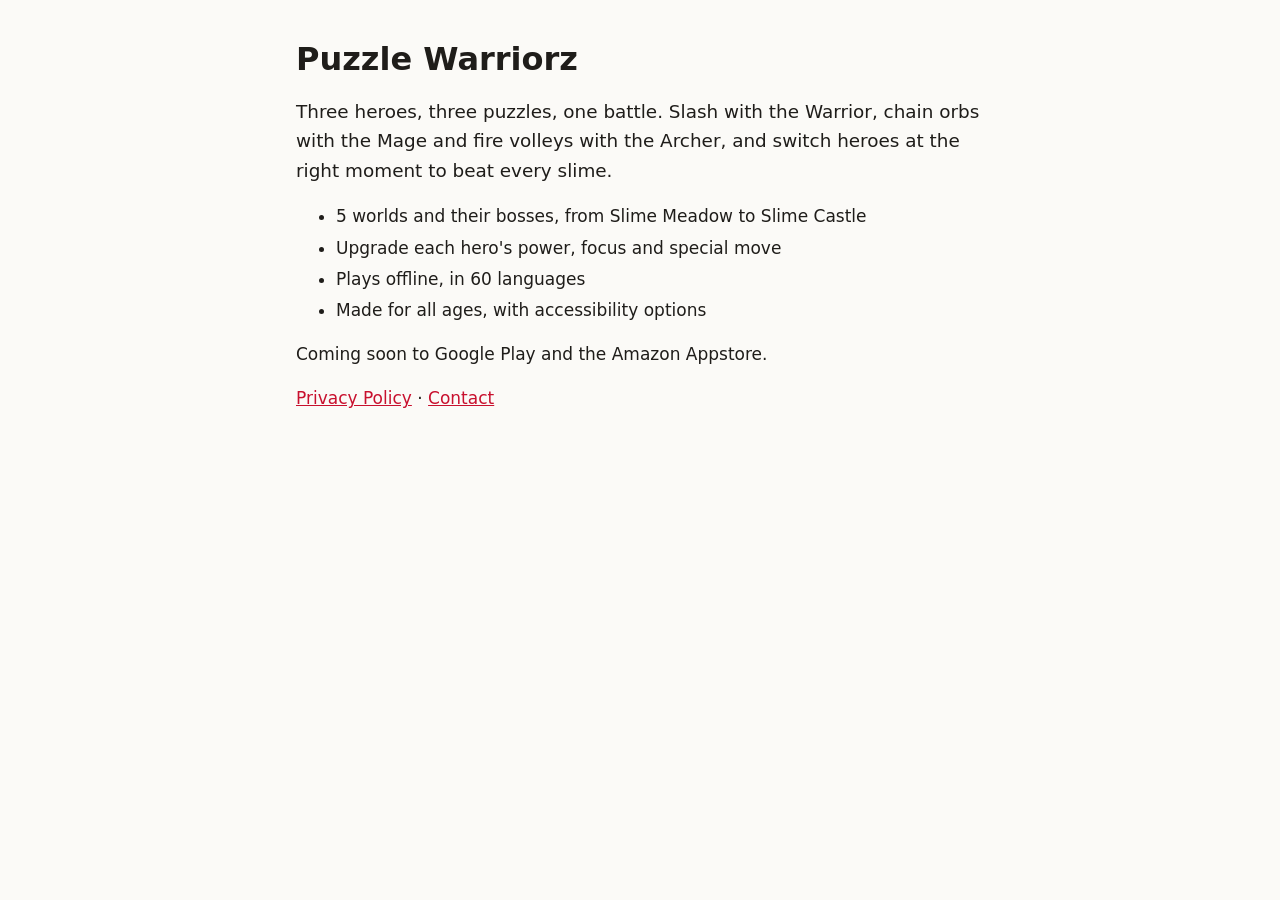
==== index.html @ a775af3b "Add Puzzle Warriorz support site: home, privacy policy and app-ads.txt Co-Authored-By: Claude Opus 5" ====
<!doctype html>
<html lang="en">
<head>
<meta charset="utf-8">
<meta name="viewport" content="width=device-width, initial-scale=1">
<title>Puzzle Warriorz</title>
<link rel="stylesheet" href="style.css">
</head>
<body>
<main>
<h1>Puzzle Warriorz</h1>
<p class="lead">Three heroes, three puzzles, one battle. Slash with the Warrior, chain orbs with the Mage and
fire volleys with the Archer, and switch heroes at the right moment to beat every slime.</p>
<ul>
  <li>5 worlds and their bosses, from Slime Meadow to Slime Castle</li>
  <li>Upgrade each hero's power, focus and special move</li>
  <li>Plays offline, in 60 languages</li>
  <li>Made for all ages, with accessibility options</li>
</ul>
<p>Coming soon to Google Play and the Amazon Appstore.</p>
<p><a href="privacy.html">Privacy Policy</a> · <a href="mailto:ajjksupport@gmail.com">Contact</a></p>
</main>
</body>
</html>
---- style.css ----
:root {
  --bg: #fbfaf7;
  --text: #1f1d1a;
  --muted: #5f5b55;
  --accent: #c8102e;
  --code: #efece6;
}
@media (prefers-color-scheme: dark) {
  :root {
    --bg: #161514;
    --text: #ece9e4;
    --muted: #a8a39b;
    --accent: #ff6b6b;
    --code: #24221f;
  }
}
* { box-sizing: border-box; }
body {
  margin: 0;
  background: var(--bg);
  color: var(--text);
  font: 17px/1.6 system-ui, -apple-system, "Segoe UI", Roboto, sans-serif;
}
main { max-width: 720px; margin: 0 auto; padding: 40px 16px 64px; }
h1 { font-size: 2rem; line-height: 1.2; margin: 0 0 8px; }
h2 { font-size: 1.2rem; margin: 32px 0 8px; }
a { color: var(--accent); }
.meta, .back { color: var(--muted); font-size: 0.9rem; }
.lead { font-size: 1.15rem; }
code { background: var(--code); padding: 1px 5px; border-radius: 4px; font-size: 0.9em; }
li { margin: 4px 0; }
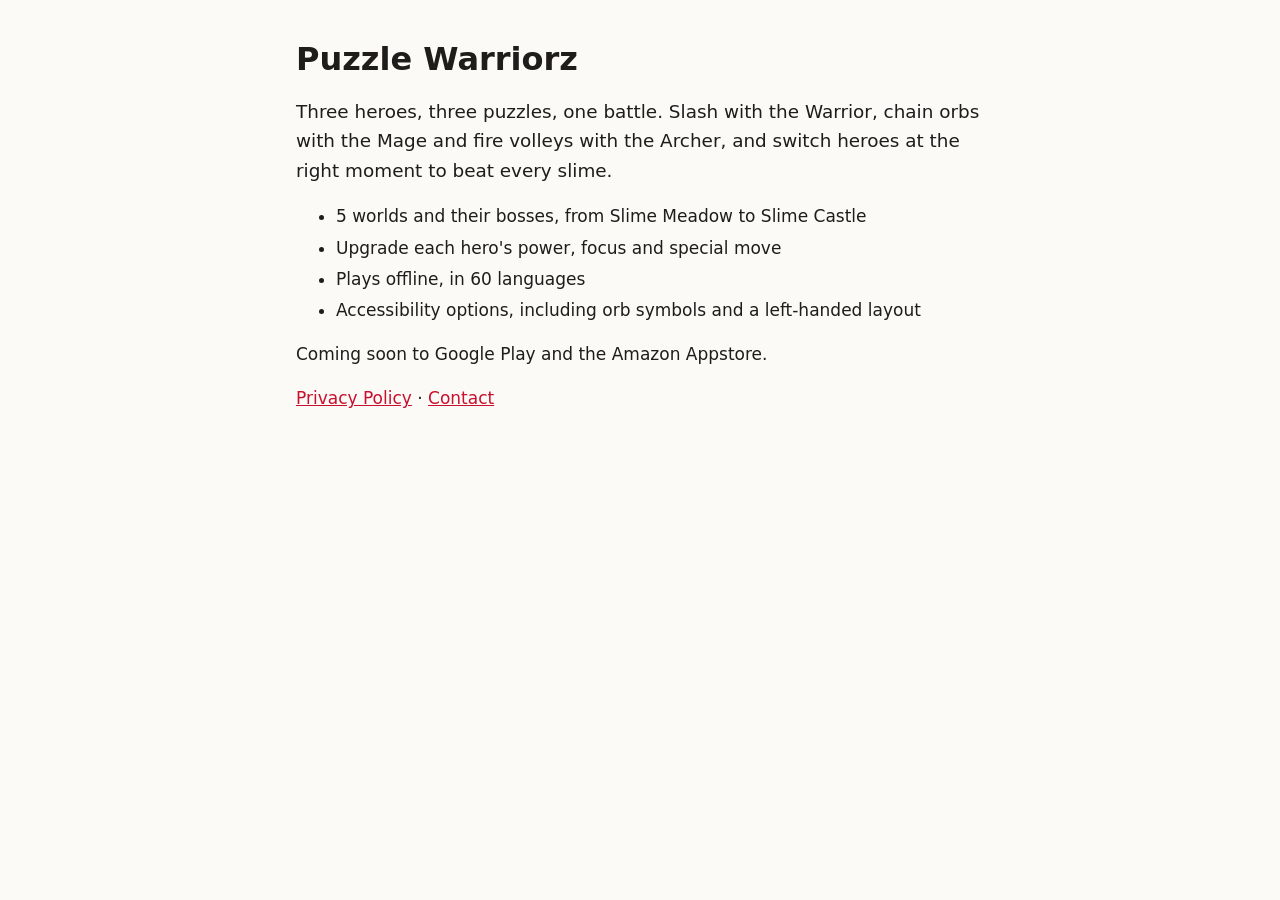
==== commit f91dc66f: "Remove the all-ages claim from the home page The game's Play audience is now 13 and over.  Co-Author" ====
--- a/index.html
+++ b/index.html
@@ -15,7 +15,7 @@
   <li>5 worlds and their bosses, from Slime Meadow to Slime Castle</li>
   <li>Upgrade each hero's power, focus and special move</li>
   <li>Plays offline, in 60 languages</li>
-  <li>Made for all ages, with accessibility options</li>
+  <li>Accessibility options, including orb symbols and a left-handed layout</li>
 </ul>
 <p>Coming soon to Google Play and the Amazon Appstore.</p>
 <p><a href="privacy.html">Privacy Policy</a> · <a href="mailto:ajjksupport@gmail.com">Contact</a></p>
